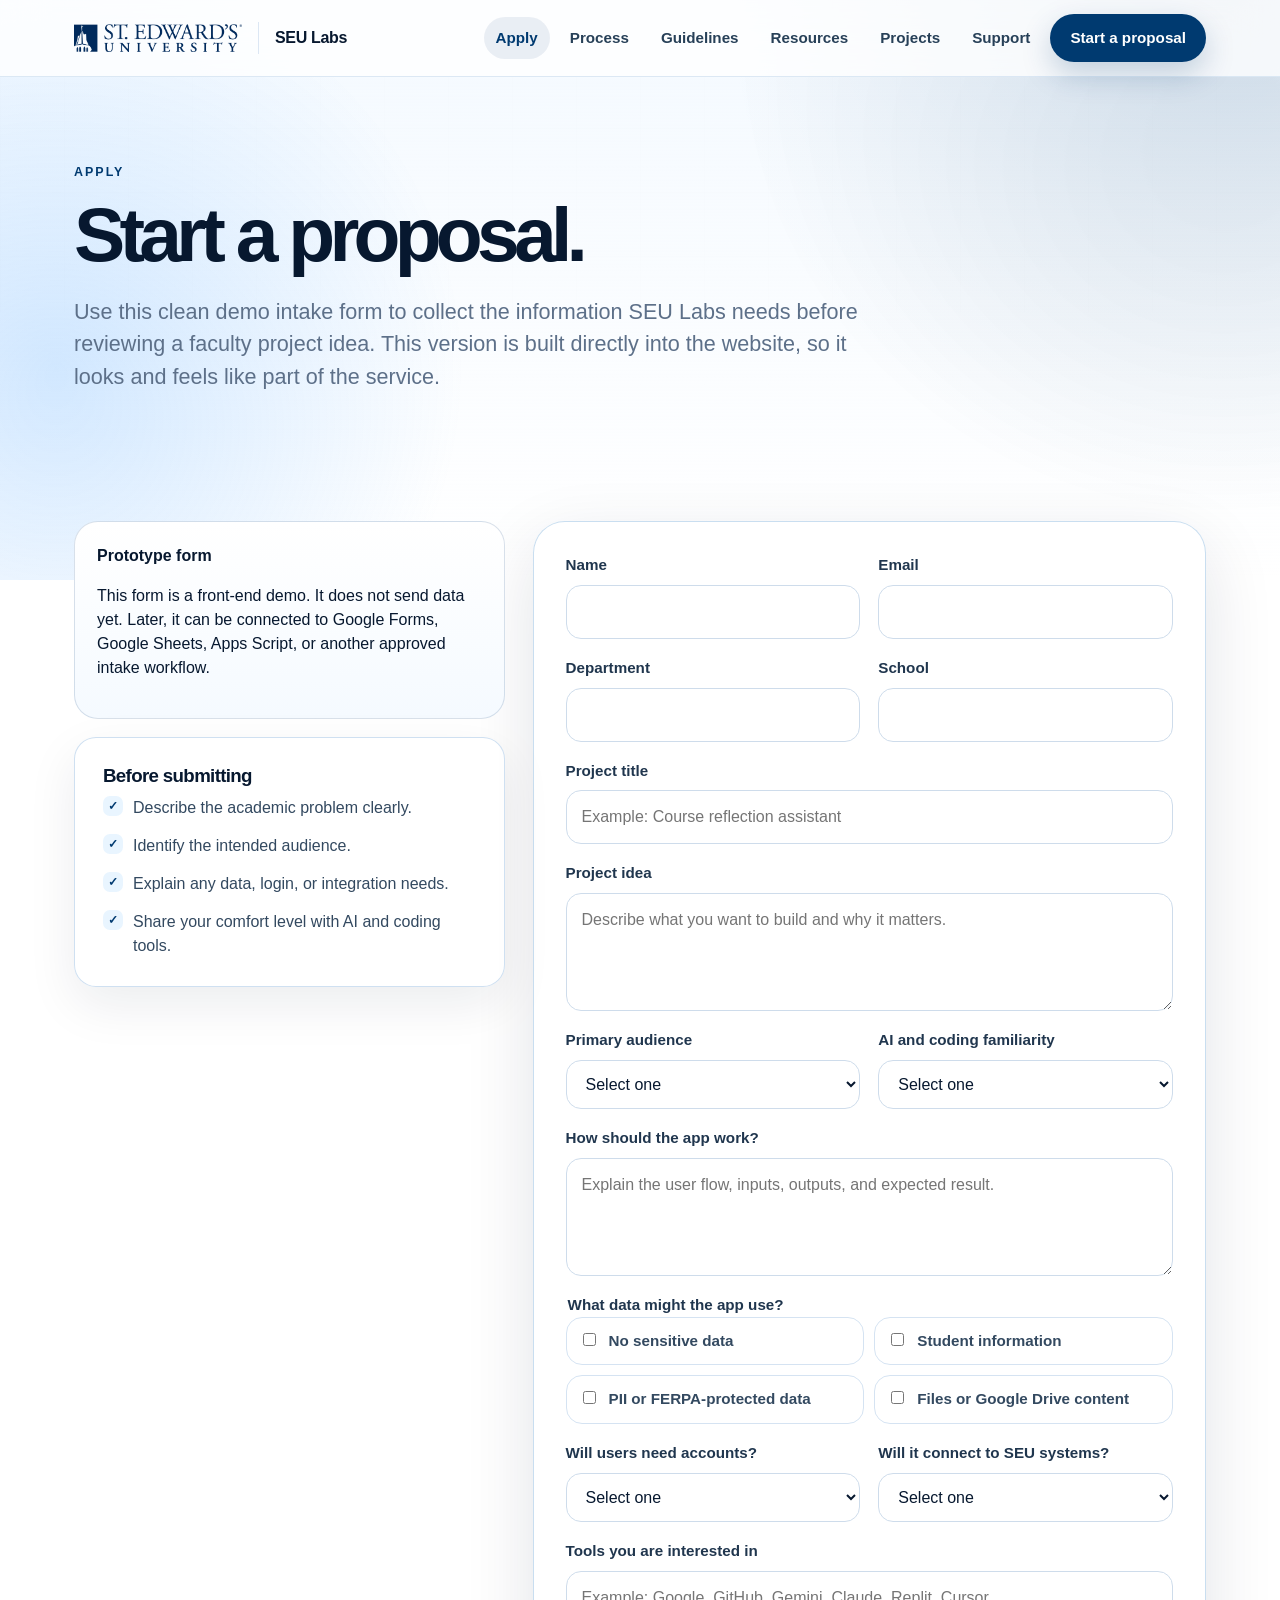
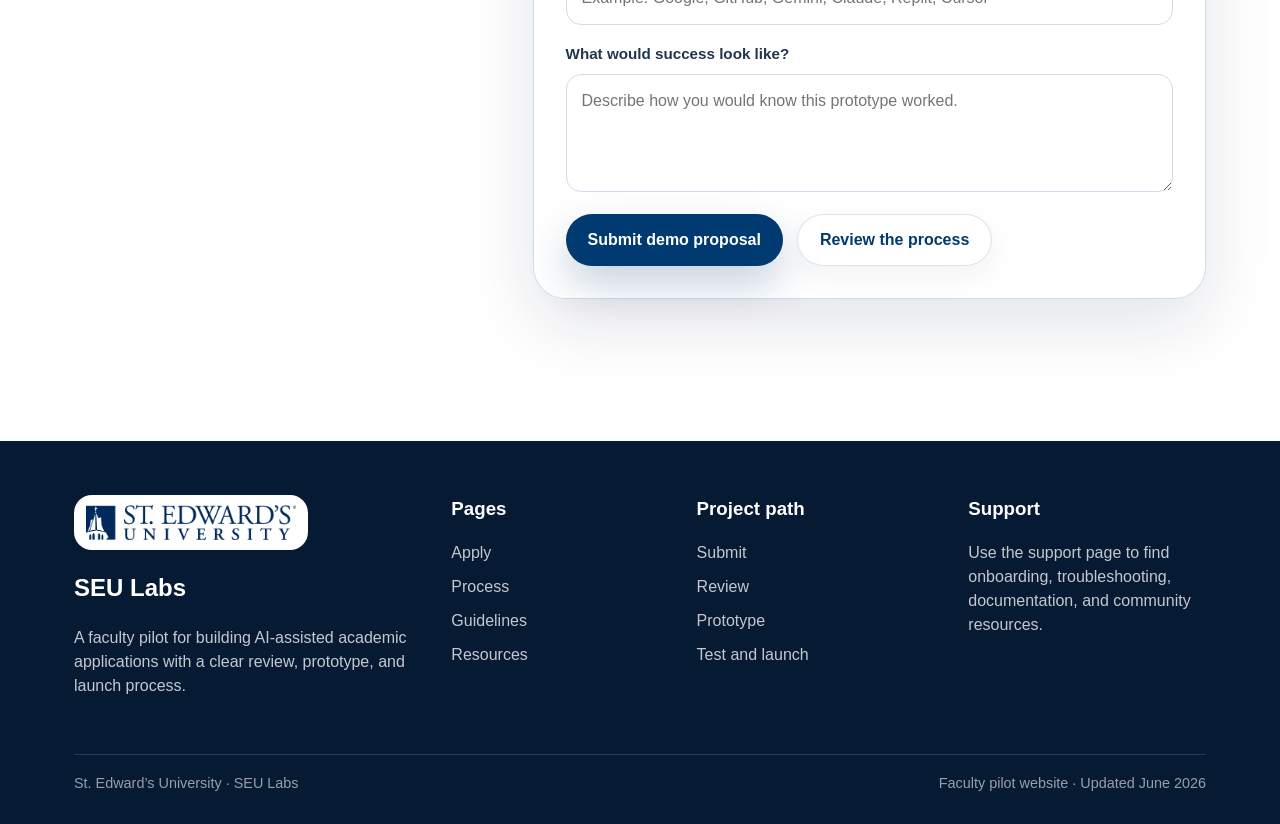
==== apply.html @ 703620a0 "Redesign SEU Labs site with dedicated pages and demo form" ====
<!doctype html>
<html lang="en">
<head>
  <meta charset="utf-8">
  <meta name="viewport" content="width=device-width, initial-scale=1">
  <title>SEU Labs</title>
  <meta name="description" content="SEU Labs pilot website for responsible AI-assisted academic application projects.">
  <link rel="stylesheet" href="styles.css">
</head>
<body>
  <a class="skip-link" href="#main">Skip to content</a>
  <header class="site-header">
    <div class="nav-wrap">
      <a class="brand" href="index.html" aria-label="SEU Labs home">
        <img class="brand-logo" src="assets/stedwards-logo.png" alt="St. Edward's University logo">
        <span class="brand-divider" aria-hidden="true"></span>
        <span class="brand-name">SEU Labs</span>
      </a>
      <button class="menu-toggle" type="button" aria-label="Open menu" aria-expanded="false">
        <span></span><span></span><span></span>
      </button>
      <nav class="nav-links" aria-label="Primary navigation">
        <a class="nav-link active" href="apply.html">Apply</a><a class="nav-link" href="process.html">Process</a><a class="nav-link" href="guidelines.html">Guidelines</a><a class="nav-link" href="resources.html">Resources</a><a class="nav-link" href="projects.html">Projects</a><a class="nav-link" href="support.html">Support</a>
        <a class="nav-cta" href="apply.html">Start a proposal</a>
      </nav>
    </div>
  </header>
  <main id="main">

    <section class="page-hero">
      <div class="page-hero-inner">
        <div class="breadcrumb">Apply</div>
        <h1>Start a proposal.</h1>
        <p class="page-lede">Use this clean demo intake form to collect the information SEU Labs needs before reviewing a faculty project idea. This version is built directly into the website, so it looks and feels like part of the service.</p>
      </div>
    </section>

    <section class="section">
      <div class="form-shell">
        <aside class="form-aside">
          <div class="demo-note">
            <strong>Prototype form</strong>
            <p>This form is a front-end demo. It does not send data yet. Later, it can be connected to Google Forms, Google Sheets, Apps Script, or another approved intake workflow.</p>
          </div>
          <div class="card" style="margin-top:18px;">
            <h3>Before submitting</h3>
            <ul class="check-list">
              <li>Describe the academic problem clearly.</li>
              <li>Identify the intended audience.</li>
              <li>Explain any data, login, or integration needs.</li>
              <li>Share your comfort level with AI and coding tools.</li>
            </ul>
          </div>
        </aside>

        <form class="form-card" id="proposalForm">
          <div class="form-grid">
            <div class="field">
              <label for="name">Name</label>
              <input id="name" name="name" autocomplete="name" required>
            </div>
            <div class="field">
              <label for="email">Email</label>
              <input id="email" name="email" type="email" autocomplete="email" required>
            </div>
            <div class="field">
              <label for="department">Department</label>
              <input id="department" name="department" required>
            </div>
            <div class="field">
              <label for="school">School</label>
              <input id="school" name="school" required>
            </div>
            <div class="field full">
              <label for="projectTitle">Project title</label>
              <input id="projectTitle" name="projectTitle" placeholder="Example: Course reflection assistant" required>
            </div>
            <div class="field full">
              <label for="idea">Project idea</label>
              <textarea id="idea" name="idea" placeholder="Describe what you want to build and why it matters." required></textarea>
            </div>
            <div class="field">
              <label for="audience">Primary audience</label>
              <select id="audience" name="audience" required>
                <option value="">Select one</option>
                <option>Personal faculty use</option>
                <option>Course or class use</option>
                <option>Department use</option>
                <option>Broader university use</option>
              </select>
            </div>
            <div class="field">
              <label for="aiExperience">AI and coding familiarity</label>
              <select id="aiExperience" name="aiExperience" required>
                <option value="">Select one</option>
                <option>New to AI-assisted coding</option>
                <option>Some experience</option>
                <option>Comfortable experimenting</option>
                <option>Advanced or technical</option>
              </select>
            </div>
            <div class="field full">
              <label for="workflow">How should the app work?</label>
              <textarea id="workflow" name="workflow" placeholder="Explain the user flow, inputs, outputs, and expected result." required></textarea>
            </div>
            <div class="field full">
              <fieldset>
                <legend>What data might the app use?</legend>
                <div class="option-grid">
                  <label class="choice"><input type="checkbox" name="data" value="No sensitive data"> No sensitive data</label>
                  <label class="choice"><input type="checkbox" name="data" value="Student information"> Student information</label>
                  <label class="choice"><input type="checkbox" name="data" value="PII or FERPA data"> PII or FERPA-protected data</label>
                  <label class="choice"><input type="checkbox" name="data" value="Files or Drive content"> Files or Google Drive content</label>
                </div>
              </fieldset>
            </div>
            <div class="field">
              <label for="accounts">Will users need accounts?</label>
              <select id="accounts" name="accounts" required>
                <option value="">Select one</option>
                <option>No</option>
                <option>Maybe</option>
                <option>Yes</option>
              </select>
            </div>
            <div class="field">
              <label for="integrations">Will it connect to SEU systems?</label>
              <select id="integrations" name="integrations" required>
                <option value="">Select one</option>
                <option>No</option>
                <option>Maybe</option>
                <option>Yes</option>
              </select>
            </div>
            <div class="field full">
              <label for="tools">Tools you are interested in</label>
              <input id="tools" name="tools" placeholder="Example: Google, GitHub, Gemini, Claude, Replit, Cursor">
            </div>
            <div class="field full">
              <label for="success">What would success look like?</label>
              <textarea id="success" name="success" placeholder="Describe how you would know this prototype worked." required></textarea>
            </div>
          </div>
          <div class="actions-row" style="margin-top:22px;">
            <button class="btn btn-primary" type="submit">Submit demo proposal</button>
            <a class="btn btn-secondary" href="process.html">Review the process</a>
          </div>
          <div id="formSuccess" class="form-success" role="status"></div>
        </form>
      </div>
    </section>

  </main>
  <footer class="footer">
    <div class="footer-inner">
      <div class="footer-grid">
        <div>
          <div class="footer-logo-card"><img src="assets/stedwards-logo.png" alt="St. Edward's University logo"></div>
          <h2>SEU Labs</h2>
          <p>A faculty pilot for building AI-assisted academic applications with a clear review, prototype, and launch process.</p>
        </div>
        <div>
          <h3>Pages</h3>
          <ul>
            <li><a href="apply.html">Apply</a></li>
            <li><a href="process.html">Process</a></li>
            <li><a href="guidelines.html">Guidelines</a></li>
            <li><a href="resources.html">Resources</a></li>
          </ul>
        </div>
        <div>
          <h3>Project path</h3>
          <ul>
            <li>Submit</li>
            <li>Review</li>
            <li>Prototype</li>
            <li>Test and launch</li>
          </ul>
        </div>
        <div>
          <h3>Support</h3>
          <p>Use the support page to find onboarding, troubleshooting, documentation, and community resources.</p>
        </div>
      </div>
      <div class="footer-bottom">
        <span>St. Edward’s University · SEU Labs</span>
        <span>Faculty pilot website · Updated June 2026</span>
      </div>
    </div>
  </footer>
  <script src="script.js"></script>
</body>
</html>
---- styles.css ----
:root {
  --seu-blue: #003a70;
  --seu-blue-2: #0057a8;
  --ink: #07182f;
  --muted: #60708a;
  --line: #dce7f4;
  --soft: #f5f9ff;
  --soft-2: #eef6ff;
  --white: #ffffff;
  --card: rgba(255, 255, 255, 0.82);
  --shadow: 0 24px 70px rgba(5, 28, 57, 0.12);
  --shadow-soft: 0 18px 50px rgba(5, 28, 57, 0.08);
  --radius-lg: 32px;
  --radius-md: 22px;
  --radius-sm: 14px;
  --max: 1180px;
}

* {
  box-sizing: border-box;
}

html {
  scroll-behavior: smooth;
}

body {
  margin: 0;
  font-family: -apple-system, BlinkMacSystemFont, "SF Pro Display", "SF Pro Text", "Inter", "Segoe UI", sans-serif;
  background: #ffffff;
  color: var(--ink);
  line-height: 1.5;
  -webkit-font-smoothing: antialiased;
  text-rendering: optimizeLegibility;
}

body::before {
  content: "";
  position: fixed;
  inset: -20% -10% auto -10%;
  height: 760px;
  pointer-events: none;
  background:
    radial-gradient(circle at 12% 72%, rgba(100, 175, 255, 0.28), transparent 28%),
    radial-gradient(circle at 88% 26%, rgba(0, 58, 112, 0.16), transparent 34%),
    linear-gradient(180deg, rgba(239, 247, 255, 0.92), rgba(255,255,255,0));
  z-index: -2;
}

body::after {
  content: "";
  position: fixed;
  inset: 0;
  pointer-events: none;
  background-image:
    linear-gradient(rgba(0, 58, 112, 0.035) 1px, transparent 1px),
    linear-gradient(90deg, rgba(0, 58, 112, 0.035) 1px, transparent 1px);
  background-size: 64px 64px;
  mask-image: linear-gradient(to bottom, rgba(0,0,0,0.14), transparent 58%);
  z-index: -1;
}

a {
  color: inherit;
  text-decoration: none;
}

img {
  max-width: 100%;
  display: block;
}

.skip-link {
  position: absolute;
  top: -120px;
  left: 20px;
  background: var(--ink);
  color: white;
  padding: 12px 14px;
  border-radius: 10px;
  z-index: 1000;
}

.skip-link:focus {
  top: 20px;
}

.site-header {
  position: sticky;
  top: 0;
  z-index: 100;
  border-bottom: 1px solid rgba(210, 225, 241, 0.76);
  background: rgba(255, 255, 255, 0.78);
  backdrop-filter: blur(22px);
  -webkit-backdrop-filter: blur(22px);
}

.nav-wrap {
  max-width: var(--max);
  margin: 0 auto;
  min-height: 76px;
  padding: 0 24px;
  display: flex;
  align-items: center;
  justify-content: space-between;
  gap: 22px;
}

.brand {
  display: flex;
  align-items: center;
  gap: 16px;
  min-width: 245px;
}

.brand-logo {
  width: 168px;
  height: auto;
  object-fit: contain;
}

.brand-divider {
  width: 1px;
  height: 32px;
  background: var(--line);
}

.brand-name {
  font-weight: 800;
  letter-spacing: -0.02em;
  white-space: nowrap;
}

.nav-links {
  display: flex;
  align-items: center;
  justify-content: flex-end;
  gap: 8px;
  flex: 1;
}

.nav-link {
  color: #274058;
  font-size: 0.95rem;
  font-weight: 700;
  padding: 10px 12px;
  border-radius: 999px;
  transition: 160ms ease;
}

.nav-link:hover,
.nav-link.active {
  background: rgba(0, 58, 112, 0.08);
  color: var(--seu-blue);
}

.nav-cta {
  display: inline-flex;
  align-items: center;
  justify-content: center;
  color: white;
  background: var(--seu-blue);
  font-weight: 800;
  font-size: 0.95rem;
  padding: 13px 20px;
  border-radius: 999px;
  box-shadow: 0 12px 30px rgba(0, 58, 112, 0.22);
  transition: transform 160ms ease, box-shadow 160ms ease, background 160ms ease;
  white-space: nowrap;
}

.nav-cta:hover {
  transform: translateY(-1px);
  background: #004b8f;
  box-shadow: 0 16px 36px rgba(0, 58, 112, 0.26);
}

.menu-toggle {
  display: none;
  border: 1px solid var(--line);
  background: white;
  border-radius: 14px;
  padding: 10px;
  cursor: pointer;
}

.menu-toggle span {
  display: block;
  width: 22px;
  height: 2px;
  background: var(--ink);
  margin: 4px 0;
  border-radius: 2px;
}

main {
  overflow: hidden;
}

.section,
.hero,
.page-hero {
  max-width: var(--max);
  margin: 0 auto;
  padding-left: 24px;
  padding-right: 24px;
}

.hero {
  padding-top: 100px;
  padding-bottom: 86px;
  display: grid;
  grid-template-columns: 1.12fr 0.88fr;
  gap: 54px;
  align-items: center;
}

.eyebrow {
  display: inline-flex;
  align-items: center;
  gap: 8px;
  margin: 0 0 22px;
  color: var(--seu-blue);
  font-size: 0.78rem;
  font-weight: 900;
  letter-spacing: 0.18em;
  text-transform: uppercase;
}

h1,
.h1 {
  margin: 0;
  max-width: 880px;
  font-size: clamp(3.8rem, 8vw, 6.7rem);
  line-height: 0.94;
  letter-spacing: -0.075em;
  font-weight: 900;
}

.page-hero h1 {
  font-size: clamp(3.2rem, 6vw, 5.7rem);
}

.hero-text {
  color: #4f637d;
  max-width: 680px;
  font-size: clamp(1.12rem, 1.8vw, 1.35rem);
  margin: 28px 0 34px;
}

.hero-actions,
.actions-row {
  display: flex;
  align-items: center;
  gap: 14px;
  flex-wrap: wrap;
}

.btn {
  border: 0;
  display: inline-flex;
  align-items: center;
  justify-content: center;
  gap: 10px;
  min-height: 52px;
  padding: 0 22px;
  border-radius: 999px;
  font-weight: 850;
  cursor: pointer;
  transition: 180ms ease;
  font-size: 1rem;
  font-family: inherit;
}

.btn-primary {
  color: #fff;
  background: var(--seu-blue);
  box-shadow: 0 18px 42px rgba(0, 58, 112, 0.23);
}

.btn-primary:hover {
  transform: translateY(-2px);
  background: #004b8f;
}

.btn-secondary {
  color: var(--seu-blue);
  background: rgba(255, 255, 255, 0.88);
  border: 1px solid rgba(0, 58, 112, 0.14);
  box-shadow: 0 10px 30px rgba(5, 28, 57, 0.06);
}

.btn-secondary:hover {
  transform: translateY(-2px);
  border-color: rgba(0, 58, 112, 0.28);
}

.pill-row {
  margin-top: 28px;
  display: flex;
  flex-wrap: wrap;
  gap: 10px;
}

.pill {
  border: 1px solid rgba(0, 58, 112, 0.13);
  background: rgba(255, 255, 255, 0.76);
  color: #2f4964;
  border-radius: 999px;
  padding: 8px 13px;
  font-size: 0.9rem;
  font-weight: 750;
}

.hero-panel {
  position: relative;
  padding: 28px;
  border-radius: 38px;
  background: linear-gradient(145deg, rgba(255,255,255,0.88), rgba(247,251,255,0.72));
  border: 1px solid rgba(202, 221, 239, 0.74);
  box-shadow: var(--shadow);
  overflow: hidden;
}

.hero-panel::before {
  content: "";
  position: absolute;
  inset: 0;
  background: radial-gradient(circle at top right, rgba(0, 87, 168, 0.12), transparent 38%);
  pointer-events: none;
}

.panel-content {
  position: relative;
  z-index: 1;
}

.panel-kicker {
  color: #5f7088;
  font-weight: 850;
  margin: 0 0 18px;
}

.panel-title {
  font-size: clamp(2rem, 3vw, 3rem);
  letter-spacing: -0.055em;
  line-height: 1;
  font-weight: 900;
  margin: 0 0 24px;
}

.path-list {
  display: grid;
  gap: 12px;
}

.path-item {
  display: grid;
  grid-template-columns: 54px 1fr;
  gap: 14px;
  align-items: center;
  padding: 16px;
  border: 1px solid rgba(0, 58, 112, 0.12);
  border-radius: 20px;
  background: rgba(255, 255, 255, 0.72);
}

.path-number {
  width: 44px;
  height: 44px;
  border-radius: 14px;
  display: grid;
  place-items: center;
  background: var(--seu-blue);
  color: white;
  font-weight: 900;
}

.path-text {
  font-weight: 760;
  color: #2b425a;
}

.section {
  padding-top: 82px;
  padding-bottom: 82px;
}

.section-header {
  margin-bottom: 34px;
  max-width: 780px;
}

.section-title {
  margin: 0;
  font-size: clamp(2.4rem, 4vw, 4.2rem);
  line-height: 0.98;
  letter-spacing: -0.055em;
  font-weight: 900;
}

.section-text {
  margin: 18px 0 0;
  color: #5a6d86;
  font-size: 1.12rem;
  max-width: 760px;
}

.grid {
  display: grid;
  gap: 22px;
}

.grid-2 {
  grid-template-columns: repeat(2, minmax(0, 1fr));
}

.grid-3 {
  grid-template-columns: repeat(3, minmax(0, 1fr));
}

.grid-4 {
  grid-template-columns: repeat(4, minmax(0, 1fr));
}

.card {
  position: relative;
  border: 1px solid rgba(205, 223, 241, 0.95);
  border-radius: var(--radius-md);
  background: rgba(255, 255, 255, 0.78);
  box-shadow: var(--shadow-soft);
  padding: 28px;
  overflow: hidden;
}

.card.soft {
  background: linear-gradient(180deg, #ffffff, #f7fbff);
}

.card h3,
.card h2 {
  margin: 0 0 10px;
  letter-spacing: -0.035em;
  line-height: 1.08;
}

.card p {
  margin: 0;
  color: #5c6f87;
}

.icon-box {
  width: 46px;
  height: 46px;
  border-radius: 16px;
  display: grid;
  place-items: center;
  margin-bottom: 18px;
  color: var(--seu-blue);
  background: #eff7ff;
  border: 1px solid rgba(0, 58, 112, 0.12);
  font-weight: 900;
}

.feature-strip {
  border-radius: var(--radius-lg);
  border: 1px solid rgba(196, 220, 242, 0.9);
  background: linear-gradient(135deg, rgba(255,255,255,0.88), rgba(241,248,255,0.82));
  padding: 34px;
  display: grid;
  grid-template-columns: 0.85fr 1.15fr;
  gap: 36px;
  align-items: center;
  box-shadow: var(--shadow-soft);
}

.check-list,
.clean-list {
  list-style: none;
  padding: 0;
  margin: 0;
  display: grid;
  gap: 14px;
}

.check-list li,
.clean-list li {
  position: relative;
  padding-left: 30px;
  color: #334960;
}

.check-list li::before {
  content: "✓";
  position: absolute;
  left: 0;
  top: 0;
  width: 20px;
  height: 20px;
  border-radius: 7px;
  display: grid;
  place-items: center;
  background: #e9f5ff;
  color: var(--seu-blue);
  font-weight: 900;
  font-size: 0.78rem;
}

.clean-list li::before {
  content: "";
  position: absolute;
  left: 4px;
  top: 0.68em;
  width: 8px;
  height: 8px;
  border-radius: 50%;
  background: var(--seu-blue);
}

.page-hero {
  padding-top: 86px;
  padding-bottom: 46px;
}

.page-hero-inner {
  max-width: 890px;
}

.page-lede {
  font-size: clamp(1.1rem, 2vw, 1.35rem);
  color: #5d7089;
  max-width: 820px;
  margin: 26px 0 0;
}

.breadcrumb {
  color: var(--seu-blue);
  font-weight: 900;
  letter-spacing: 0.16em;
  text-transform: uppercase;
  font-size: 0.78rem;
  margin-bottom: 16px;
}

.timeline {
  display: grid;
  gap: 18px;
  position: relative;
}

.timeline-step {
  display: grid;
  grid-template-columns: 78px 1fr;
  gap: 22px;
  padding: 24px;
  border-radius: 26px;
  background: rgba(255, 255, 255, 0.82);
  border: 1px solid rgba(203, 223, 241, 0.95);
  box-shadow: var(--shadow-soft);
}

.step-badge {
  width: 58px;
  height: 58px;
  border-radius: 19px;
  display: grid;
  place-items: center;
  background: var(--seu-blue);
  color: white;
  font-weight: 950;
  letter-spacing: -0.03em;
}

.step-copy h2,
.step-copy h3 {
  margin: 0 0 8px;
  letter-spacing: -0.035em;
}

.step-copy p {
  margin: 0;
  color: #5c6f87;
}

.form-shell {
  display: grid;
  grid-template-columns: 0.78fr 1.22fr;
  gap: 28px;
  align-items: start;
}

.form-aside {
  position: sticky;
  top: 104px;
}

.demo-note {
  border: 1px solid rgba(0,58,112,0.15);
  background: linear-gradient(180deg, #ffffff, #f5faff);
  border-radius: 24px;
  padding: 22px;
}

.demo-note strong {
  display: block;
  margin-bottom: 8px;
}

.form-card {
  border: 1px solid rgba(199, 221, 240, 0.96);
  background: rgba(255,255,255,0.88);
  border-radius: 32px;
  padding: 32px;
  box-shadow: var(--shadow);
}

.form-grid {
  display: grid;
  grid-template-columns: repeat(2, minmax(0, 1fr));
  gap: 18px;
}

.field {
  display: grid;
  gap: 8px;
}

.field.full {
  grid-column: 1 / -1;
}

label,
legend {
  font-weight: 850;
  color: #20364e;
  font-size: 0.95rem;
}

input,
select,
textarea {
  width: 100%;
  border: 1px solid #cedceb;
  background: #fff;
  color: var(--ink);
  border-radius: 15px;
  padding: 14px 15px;
  font: inherit;
  outline: none;
  transition: border-color 150ms ease, box-shadow 150ms ease;
}

textarea {
  min-height: 118px;
  resize: vertical;
}

input:focus,
select:focus,
textarea:focus {
  border-color: var(--seu-blue-2);
  box-shadow: 0 0 0 4px rgba(0, 87, 168, 0.12);
}

fieldset {
  border: 0;
  padding: 0;
  margin: 0;
}

.option-grid {
  display: grid;
  grid-template-columns: repeat(2, minmax(0, 1fr));
  gap: 10px;
}

.choice {
  display: flex;
  gap: 10px;
  align-items: flex-start;
  padding: 12px;
  border: 1px solid #d5e3f2;
  border-radius: 16px;
  background: #fff;
  font-weight: 700;
  color: #334960;
}

.choice input {
  width: auto;
  margin-top: 3px;
}

.form-success {
  display: none;
  margin-top: 18px;
  padding: 16px 18px;
  border-radius: 18px;
  border: 1px solid rgba(0, 58, 112, 0.14);
  background: #eff7ff;
  color: #153754;
  font-weight: 750;
}

.form-success.show {
  display: block;
}

.project-empty {
  text-align: center;
  padding: 60px 28px;
  border-radius: 32px;
  border: 1px solid rgba(200, 221, 241, 0.95);
  background: linear-gradient(180deg, rgba(255,255,255,0.9), rgba(247,251,255,0.9));
  box-shadow: var(--shadow-soft);
}

.project-empty h2 {
  font-size: clamp(2rem, 3vw, 3.2rem);
  margin: 0 0 12px;
  letter-spacing: -0.05em;
}

.status-row {
  display: flex;
  flex-wrap: wrap;
  justify-content: center;
  gap: 10px;
  margin-top: 24px;
}

.status-chip {
  border-radius: 999px;
  border: 1px solid #d3e0ef;
  padding: 9px 13px;
  font-size: 0.9rem;
  font-weight: 800;
  color: #30475f;
  background: #fff;
}

.footer {
  margin-top: 60px;
  background: #061b33;
  color: white;
}

.footer-inner {
  max-width: var(--max);
  margin: 0 auto;
  padding: 54px 24px 30px;
}

.footer-grid {
  display: grid;
  grid-template-columns: 1.3fr 0.8fr 0.9fr 0.9fr;
  gap: 34px;
}

.footer-logo-card {
  display: inline-flex;
  background: white;
  border-radius: 18px;
  padding: 10px 12px;
  margin-bottom: 20px;
}

.footer-logo-card img {
  width: 210px;
}

.footer h2,
.footer h3,
.footer p {
  margin-top: 0;
}

.footer p,
.footer a,
.footer li {
  color: rgba(255,255,255,0.76);
}

.footer a:hover {
  color: #fff;
}

.footer ul {
  list-style: none;
  margin: 0;
  padding: 0;
  display: grid;
  gap: 10px;
}

.footer-bottom {
  border-top: 1px solid rgba(255,255,255,0.14);
  margin-top: 40px;
  padding-top: 18px;
  display: flex;
  justify-content: space-between;
  gap: 20px;
  flex-wrap: wrap;
  color: rgba(255,255,255,0.58);
  font-size: 0.9rem;
}

@media (max-width: 980px) {
  .hero,
  .form-shell,
  .feature-strip {
    grid-template-columns: 1fr;
  }

  .grid-4,
  .grid-3 {
    grid-template-columns: repeat(2, minmax(0, 1fr));
  }

  .form-aside {
    position: static;
  }

  .footer-grid {
    grid-template-columns: repeat(2, minmax(0, 1fr));
  }
}

@media (max-width: 820px) {
  .menu-toggle {
    display: block;
  }

  .brand {
    min-width: auto;
  }

  .brand-logo {
    width: 142px;
  }

  .brand-divider,
  .brand-name {
    display: none;
  }

  .nav-links {
    position: absolute;
    top: 76px;
    left: 16px;
    right: 16px;
    display: none;
    flex-direction: column;
    align-items: stretch;
    gap: 4px;
    padding: 14px;
    background: rgba(255,255,255,0.96);
    border: 1px solid var(--line);
    border-radius: 22px;
    box-shadow: var(--shadow);
  }

  .nav-links.open {
    display: flex;
  }

  .nav-link,
  .nav-cta {
    width: 100%;
    justify-content: center;
  }

  .hero {
    padding-top: 64px;
  }

  h1,
  .h1 {
    font-size: clamp(3rem, 17vw, 5rem);
  }
}

@media (max-width: 660px) {
  .grid-4,
  .grid-3,
  .grid-2,
  .form-grid,
  .option-grid,
  .footer-grid {
    grid-template-columns: 1fr;
  }

  .section,
  .hero,
  .page-hero {
    padding-left: 18px;
    padding-right: 18px;
  }

  .timeline-step {
    grid-template-columns: 1fr;
  }

  .form-card {
    padding: 22px;
  }
}
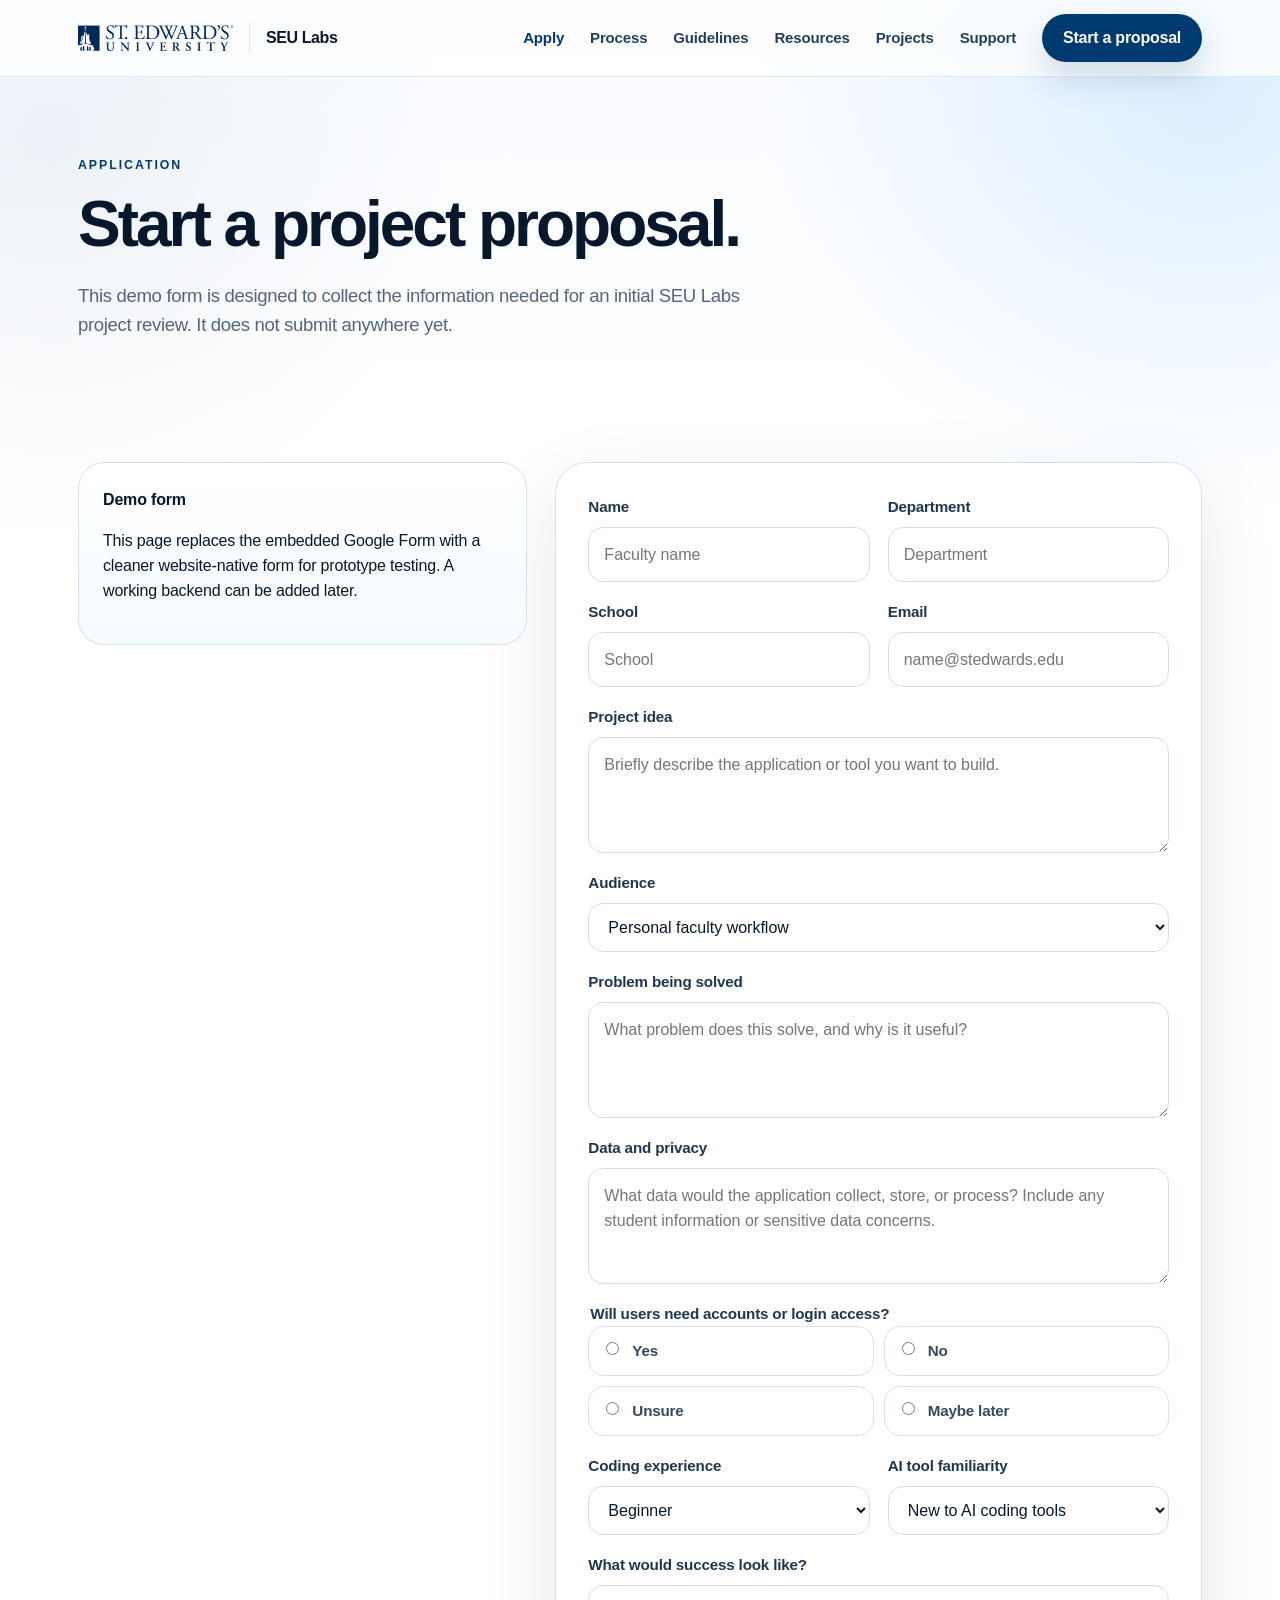
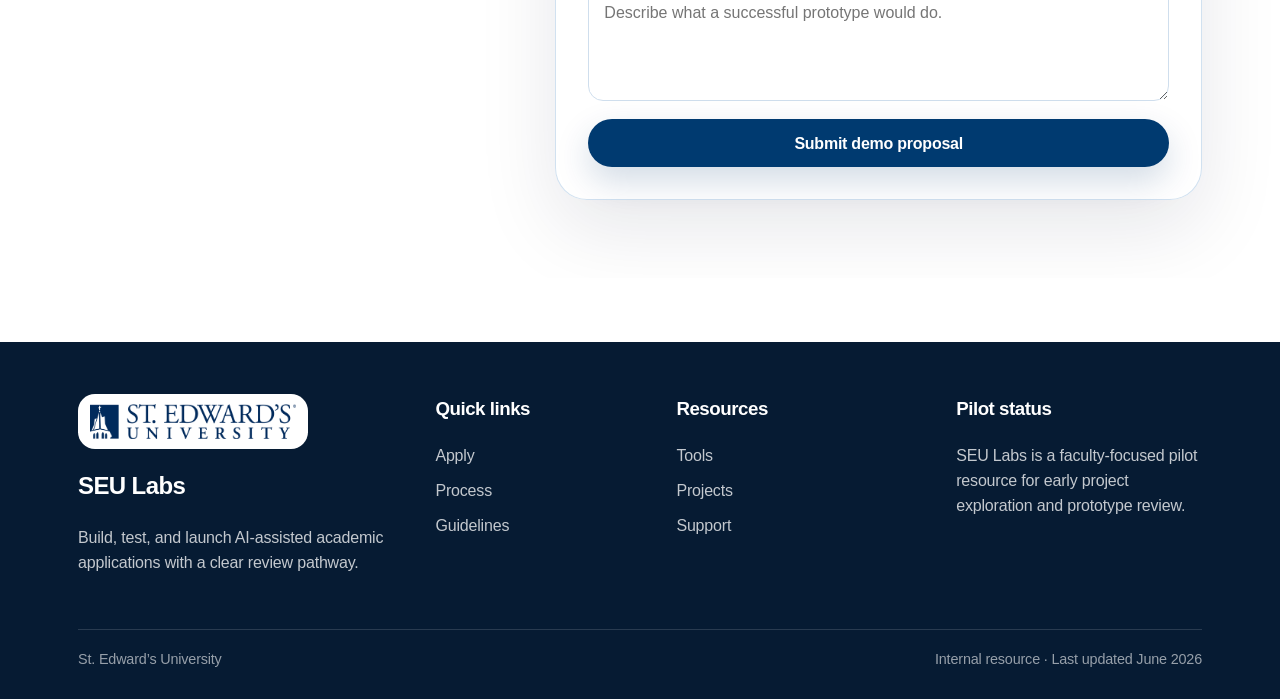
==== commit f0ac233b: "Improve typography and mobile responsiveness" ====
--- a/apply.html
+++ b/apply.html
@@ -3,191 +3,39 @@
 <head>
   <meta charset="utf-8">
   <meta name="viewport" content="width=device-width, initial-scale=1">
-  <title>SEU Labs</title>
-  <meta name="description" content="SEU Labs pilot website for responsible AI-assisted academic application projects.">
+  <title>Apply | SEU Labs</title>
   <link rel="stylesheet" href="styles.css">
 </head>
 <body>
   <a class="skip-link" href="#main">Skip to content</a>
-  <header class="site-header">
-    <div class="nav-wrap">
-      <a class="brand" href="index.html" aria-label="SEU Labs home">
-        <img class="brand-logo" src="assets/stedwards-logo.png" alt="St. Edward's University logo">
-        <span class="brand-divider" aria-hidden="true"></span>
-        <span class="brand-name">SEU Labs</span>
-      </a>
-      <button class="menu-toggle" type="button" aria-label="Open menu" aria-expanded="false">
-        <span></span><span></span><span></span>
-      </button>
-      <nav class="nav-links" aria-label="Primary navigation">
-        <a class="nav-link active" href="apply.html">Apply</a><a class="nav-link" href="process.html">Process</a><a class="nav-link" href="guidelines.html">Guidelines</a><a class="nav-link" href="resources.html">Resources</a><a class="nav-link" href="projects.html">Projects</a><a class="nav-link" href="support.html">Support</a>
-        <a class="nav-cta" href="apply.html">Start a proposal</a>
-      </nav>
-    </div>
-  </header>
+  <header class="site-header"><div class="nav-wrap"><a class="brand" href="index.html"><img class="brand-logo" src="assets/stedwards-logo.png" alt="St. Edward's University logo"><span class="brand-divider"></span><span class="brand-name">SEU Labs</span></a><button class="menu-toggle" type="button" aria-label="Open navigation" aria-expanded="false"><span></span><span></span><span></span></button><nav class="nav-links"><a class="nav-link active" href="apply.html">Apply</a><a class="nav-link" href="process.html">Process</a><a class="nav-link" href="guidelines.html">Guidelines</a><a class="nav-link" href="resources.html">Resources</a><a class="nav-link" href="projects.html">Projects</a><a class="nav-link" href="support.html">Support</a><a class="nav-cta" href="apply.html">Start a proposal</a></nav></div></header>
   <main id="main">
-
-    <section class="page-hero">
-      <div class="page-hero-inner">
-        <div class="breadcrumb">Apply</div>
-        <h1>Start a proposal.</h1>
-        <p class="page-lede">Use this clean demo intake form to collect the information SEU Labs needs before reviewing a faculty project idea. This version is built directly into the website, so it looks and feels like part of the service.</p>
-      </div>
-    </section>
-
+    <section class="page-hero"><div class="page-hero-inner"><p class="breadcrumb">Application</p><h1>Start a project proposal.</h1><p class="page-lede">This demo form is designed to collect the information needed for an initial SEU Labs project review. It does not submit anywhere yet.</p></div></section>
     <section class="section">
-      <div class="form-shell">
-        <aside class="form-aside">
-          <div class="demo-note">
-            <strong>Prototype form</strong>
-            <p>This form is a front-end demo. It does not send data yet. Later, it can be connected to Google Forms, Google Sheets, Apps Script, or another approved intake workflow.</p>
+      <div class="form-layout">
+        <aside class="form-aside"><div class="form-note"><strong>Demo form</strong><p>This page replaces the embedded Google Form with a cleaner website-native form for prototype testing. A working backend can be added later.</p></div></aside>
+        <form class="form-card" data-demo-form>
+          <div class="form-grid">
+            <div class="field"><label for="name">Name</label><input id="name" name="name" type="text" placeholder="Faculty name" required></div>
+            <div class="field"><label for="department">Department</label><input id="department" name="department" type="text" placeholder="Department"></div>
+            <div class="field"><label for="school">School</label><input id="school" name="school" type="text" placeholder="School"></div>
+            <div class="field"><label for="email">Email</label><input id="email" name="email" type="email" placeholder="name@stedwards.edu"></div>
+            <div class="field full"><label for="idea">Project idea</label><textarea id="idea" name="idea" placeholder="Briefly describe the application or tool you want to build." required></textarea></div>
+            <div class="field full"><label for="audience">Audience</label><select id="audience" name="audience"><option>Personal faculty workflow</option><option>Course or classroom use</option><option>Department use</option><option>Broader university use</option><option>Unsure</option></select></div>
+            <div class="field full"><label for="problem">Problem being solved</label><textarea id="problem" name="problem" placeholder="What problem does this solve, and why is it useful?"></textarea></div>
+            <div class="field full"><label for="data">Data and privacy</label><textarea id="data" name="data" placeholder="What data would the application collect, store, or process? Include any student information or sensitive data concerns."></textarea></div>
+            <fieldset class="field full"><legend>Will users need accounts or login access?</legend><div class="option-grid"><label class="choice"><input type="radio" name="accounts" value="yes"> Yes</label><label class="choice"><input type="radio" name="accounts" value="no"> No</label><label class="choice"><input type="radio" name="accounts" value="unsure"> Unsure</label><label class="choice"><input type="radio" name="accounts" value="later"> Maybe later</label></div></fieldset>
+            <div class="field"><label for="coding">Coding experience</label><select id="coding" name="coding"><option>Beginner</option><option>Some experience</option><option>Comfortable</option><option>Advanced</option></select></div>
+            <div class="field"><label for="ai">AI tool familiarity</label><select id="ai" name="ai"><option>New to AI coding tools</option><option>Some experience</option><option>Comfortable</option><option>Advanced</option></select></div>
+            <div class="field full"><label for="success">What would success look like?</label><textarea id="success" name="success" placeholder="Describe what a successful prototype would do."></textarea></div>
+            <div class="field full"><button class="btn" type="submit">Submit demo proposal</button></div>
           </div>
-          <div class="card" style="margin-top:18px;">
-            <h3>Before submitting</h3>
-            <ul class="check-list">
-              <li>Describe the academic problem clearly.</li>
-              <li>Identify the intended audience.</li>
-              <li>Explain any data, login, or integration needs.</li>
-              <li>Share your comfort level with AI and coding tools.</li>
-            </ul>
-          </div>
-        </aside>
-
-        <form class="form-card" id="proposalForm">
-          <div class="form-grid">
-            <div class="field">
-              <label for="name">Name</label>
-              <input id="name" name="name" autocomplete="name" required>
-            </div>
-            <div class="field">
-              <label for="email">Email</label>
-              <input id="email" name="email" type="email" autocomplete="email" required>
-            </div>
-            <div class="field">
-              <label for="department">Department</label>
-              <input id="department" name="department" required>
-            </div>
-            <div class="field">
-              <label for="school">School</label>
-              <input id="school" name="school" required>
-            </div>
-            <div class="field full">
-              <label for="projectTitle">Project title</label>
-              <input id="projectTitle" name="projectTitle" placeholder="Example: Course reflection assistant" required>
-            </div>
-            <div class="field full">
-              <label for="idea">Project idea</label>
-              <textarea id="idea" name="idea" placeholder="Describe what you want to build and why it matters." required></textarea>
-            </div>
-            <div class="field">
-              <label for="audience">Primary audience</label>
-              <select id="audience" name="audience" required>
-                <option value="">Select one</option>
-                <option>Personal faculty use</option>
-                <option>Course or class use</option>
-                <option>Department use</option>
-                <option>Broader university use</option>
-              </select>
-            </div>
-            <div class="field">
-              <label for="aiExperience">AI and coding familiarity</label>
-              <select id="aiExperience" name="aiExperience" required>
-                <option value="">Select one</option>
-                <option>New to AI-assisted coding</option>
-                <option>Some experience</option>
-                <option>Comfortable experimenting</option>
-                <option>Advanced or technical</option>
-              </select>
-            </div>
-            <div class="field full">
-              <label for="workflow">How should the app work?</label>
-              <textarea id="workflow" name="workflow" placeholder="Explain the user flow, inputs, outputs, and expected result." required></textarea>
-            </div>
-            <div class="field full">
-              <fieldset>
-                <legend>What data might the app use?</legend>
-                <div class="option-grid">
-                  <label class="choice"><input type="checkbox" name="data" value="No sensitive data"> No sensitive data</label>
-                  <label class="choice"><input type="checkbox" name="data" value="Student information"> Student information</label>
-                  <label class="choice"><input type="checkbox" name="data" value="PII or FERPA data"> PII or FERPA-protected data</label>
-                  <label class="choice"><input type="checkbox" name="data" value="Files or Drive content"> Files or Google Drive content</label>
-                </div>
-              </fieldset>
-            </div>
-            <div class="field">
-              <label for="accounts">Will users need accounts?</label>
-              <select id="accounts" name="accounts" required>
-                <option value="">Select one</option>
-                <option>No</option>
-                <option>Maybe</option>
-                <option>Yes</option>
-              </select>
-            </div>
-            <div class="field">
-              <label for="integrations">Will it connect to SEU systems?</label>
-              <select id="integrations" name="integrations" required>
-                <option value="">Select one</option>
-                <option>No</option>
-                <option>Maybe</option>
-                <option>Yes</option>
-              </select>
-            </div>
-            <div class="field full">
-              <label for="tools">Tools you are interested in</label>
-              <input id="tools" name="tools" placeholder="Example: Google, GitHub, Gemini, Claude, Replit, Cursor">
-            </div>
-            <div class="field full">
-              <label for="success">What would success look like?</label>
-              <textarea id="success" name="success" placeholder="Describe how you would know this prototype worked." required></textarea>
-            </div>
-          </div>
-          <div class="actions-row" style="margin-top:22px;">
-            <button class="btn btn-primary" type="submit">Submit demo proposal</button>
-            <a class="btn btn-secondary" href="process.html">Review the process</a>
-          </div>
-          <div id="formSuccess" class="form-success" role="status"></div>
+          <div class="form-success" data-form-success>This demo proposal has been captured on screen. In the live version, this could connect to a database, Google Sheet, or approved intake workflow.</div>
         </form>
       </div>
     </section>
-
   </main>
-  <footer class="footer">
-    <div class="footer-inner">
-      <div class="footer-grid">
-        <div>
-          <div class="footer-logo-card"><img src="assets/stedwards-logo.png" alt="St. Edward's University logo"></div>
-          <h2>SEU Labs</h2>
-          <p>A faculty pilot for building AI-assisted academic applications with a clear review, prototype, and launch process.</p>
-        </div>
-        <div>
-          <h3>Pages</h3>
-          <ul>
-            <li><a href="apply.html">Apply</a></li>
-            <li><a href="process.html">Process</a></li>
-            <li><a href="guidelines.html">Guidelines</a></li>
-            <li><a href="resources.html">Resources</a></li>
-          </ul>
-        </div>
-        <div>
-          <h3>Project path</h3>
-          <ul>
-            <li>Submit</li>
-            <li>Review</li>
-            <li>Prototype</li>
-            <li>Test and launch</li>
-          </ul>
-        </div>
-        <div>
-          <h3>Support</h3>
-          <p>Use the support page to find onboarding, troubleshooting, documentation, and community resources.</p>
-        </div>
-      </div>
-      <div class="footer-bottom">
-        <span>St. Edward’s University · SEU Labs</span>
-        <span>Faculty pilot website · Updated June 2026</span>
-      </div>
-    </div>
-  </footer>
+  <footer class="footer"><div class="footer-inner"><div class="footer-grid"><div><div class="footer-logo-card"><img src="assets/stedwards-logo.png" alt="St. Edward's University logo"></div><h2>SEU Labs</h2><p>Build, test, and launch AI-assisted academic applications with a clear review pathway.</p></div><div><h3>Quick links</h3><ul><li><a href="apply.html">Apply</a></li><li><a href="process.html">Process</a></li><li><a href="guidelines.html">Guidelines</a></li></ul></div><div><h3>Resources</h3><ul><li><a href="resources.html">Tools</a></li><li><a href="projects.html">Projects</a></li><li><a href="support.html">Support</a></li></ul></div><div><h3>Pilot status</h3><p>SEU Labs is a faculty-focused pilot resource for early project exploration and prototype review.</p></div></div><div class="footer-bottom"><span>St. Edward’s University</span><span>Internal resource · Last updated June 2026</span></div></div></footer>
   <script src="script.js"></script>
 </body>
 </html>
--- a/styles.css
+++ b/styles.css
@@ -1,907 +1,334 @@
 :root {
-  --seu-blue: #003a70;
-  --seu-blue-2: #0057a8;
-  --ink: #07182f;
-  --muted: #60708a;
-  --line: #dce7f4;
-  --soft: #f5f9ff;
-  --soft-2: #eef6ff;
+  --blue: #003a70;
+  --blue-2: #0a5ea8;
+  --ink: #07182d;
+  --muted: #52667d;
+  --line: #d9e5f0;
+  --soft: #f7fafc;
+  --soft-blue: #edf6ff;
   --white: #ffffff;
-  --card: rgba(255, 255, 255, 0.82);
-  --shadow: 0 24px 70px rgba(5, 28, 57, 0.12);
-  --shadow-soft: 0 18px 50px rgba(5, 28, 57, 0.08);
-  --radius-lg: 32px;
-  --radius-md: 22px;
-  --radius-sm: 14px;
+  --shadow: 0 28px 80px rgba(7, 24, 45, 0.10);
+  --soft-shadow: 0 16px 48px rgba(7, 24, 45, 0.07);
+  --radius: 28px;
   --max: 1180px;
-}
-
-* {
-  box-sizing: border-box;
-}
-
-html {
-  scroll-behavior: smooth;
-}
+  --font: -apple-system, BlinkMacSystemFont, "SF Pro Text", "Segoe UI", Roboto, Helvetica, Arial, sans-serif;
+  --display: -apple-system, BlinkMacSystemFont, "SF Pro Display", "SF Pro Text", "Helvetica Neue", Helvetica, Arial, sans-serif;
+}
+
+* { box-sizing: border-box; }
+html { scroll-behavior: smooth; text-rendering: optimizeLegibility; }
 
 body {
   margin: 0;
-  font-family: -apple-system, BlinkMacSystemFont, "SF Pro Display", "SF Pro Text", "Inter", "Segoe UI", sans-serif;
-  background: #ffffff;
   color: var(--ink);
-  line-height: 1.5;
+  background: #fff;
+  font-family: var(--font);
+  font-size: 16px;
+  line-height: 1.58;
+  letter-spacing: -0.011em;
   -webkit-font-smoothing: antialiased;
-  text-rendering: optimizeLegibility;
+  -moz-osx-font-smoothing: grayscale;
 }
 
 body::before {
-  content: "";
-  position: fixed;
-  inset: -20% -10% auto -10%;
-  height: 760px;
-  pointer-events: none;
-  background:
-    radial-gradient(circle at 12% 72%, rgba(100, 175, 255, 0.28), transparent 28%),
-    radial-gradient(circle at 88% 26%, rgba(0, 58, 112, 0.16), transparent 34%),
-    linear-gradient(180deg, rgba(239, 247, 255, 0.92), rgba(255,255,255,0));
-  z-index: -2;
-}
-
-body::after {
   content: "";
   position: fixed;
   inset: 0;
   pointer-events: none;
-  background-image:
-    linear-gradient(rgba(0, 58, 112, 0.035) 1px, transparent 1px),
-    linear-gradient(90deg, rgba(0, 58, 112, 0.035) 1px, transparent 1px);
-  background-size: 64px 64px;
-  mask-image: linear-gradient(to bottom, rgba(0,0,0,0.14), transparent 58%);
-  z-index: -1;
-}
-
-a {
-  color: inherit;
-  text-decoration: none;
-}
-
-img {
-  max-width: 100%;
-  display: block;
-}
+  z-index: -2;
+  background:
+    radial-gradient(circle at 4% 16%, rgba(0, 58, 112, 0.055), transparent 28%),
+    radial-gradient(circle at 94% 10%, rgba(122, 190, 255, 0.22), transparent 30%),
+    linear-gradient(180deg, #f8fbff 0%, #ffffff 46%);
+}
+
+a { color: inherit; text-decoration: none; }
+img { display: block; max-width: 100%; }
 
 .skip-link {
   position: absolute;
-  top: -120px;
+  top: -100px;
   left: 20px;
+  z-index: 9999;
+  padding: 10px 14px;
+  border-radius: 12px;
   background: var(--ink);
   color: white;
-  padding: 12px 14px;
-  border-radius: 10px;
-  z-index: 1000;
-}
-
-.skip-link:focus {
-  top: 20px;
-}
+}
+.skip-link:focus { top: 18px; }
 
 .site-header {
   position: sticky;
   top: 0;
   z-index: 100;
-  border-bottom: 1px solid rgba(210, 225, 241, 0.76);
   background: rgba(255, 255, 255, 0.78);
-  backdrop-filter: blur(22px);
-  -webkit-backdrop-filter: blur(22px);
+  backdrop-filter: saturate(180%) blur(22px);
+  -webkit-backdrop-filter: saturate(180%) blur(22px);
+  border-bottom: 1px solid rgba(217, 229, 240, 0.82);
 }
 
 .nav-wrap {
   max-width: var(--max);
   margin: 0 auto;
   min-height: 76px;
-  padding: 0 24px;
+  padding: 0 28px;
   display: flex;
   align-items: center;
   justify-content: space-between;
-  gap: 22px;
+  gap: 28px;
 }
 
 .brand {
   display: flex;
   align-items: center;
   gap: 16px;
-  min-width: 245px;
-}
-
-.brand-logo {
-  width: 168px;
-  height: auto;
-  object-fit: contain;
-}
-
-.brand-divider {
-  width: 1px;
-  height: 32px;
-  background: var(--line);
-}
-
-.brand-name {
-  font-weight: 800;
-  letter-spacing: -0.02em;
-  white-space: nowrap;
-}
+  flex: 0 0 auto;
+}
+
+.brand-logo { width: 155px; height: auto; }
+.brand-divider { width: 1px; height: 30px; background: var(--line); }
+.brand-name { font-weight: 700; letter-spacing: -0.025em; white-space: nowrap; color: var(--ink); }
 
 .nav-links {
   display: flex;
   align-items: center;
   justify-content: flex-end;
-  gap: 8px;
-  flex: 1;
+  gap: 26px;
+  flex: 1 1 auto;
+  min-width: 0;
 }
 
 .nav-link {
-  color: #274058;
-  font-size: 0.95rem;
-  font-weight: 700;
-  padding: 10px 12px;
+  display: inline-flex;
+  align-items: center;
+  justify-content: center;
+  color: #263f58;
+  font-size: 0.94rem;
+  font-weight: 640;
+  white-space: nowrap;
   border-radius: 999px;
-  transition: 160ms ease;
-}
-
-.nav-link:hover,
-.nav-link.active {
-  background: rgba(0, 58, 112, 0.08);
-  color: var(--seu-blue);
-}
-
-.nav-cta {
+  transition: color 160ms ease, opacity 160ms ease;
+}
+.nav-link:hover, .nav-link.active { color: var(--blue); }
+
+.nav-cta,
+.btn {
   display: inline-flex;
   align-items: center;
   justify-content: center;
-  color: white;
-  background: var(--seu-blue);
-  font-weight: 800;
-  font-size: 0.95rem;
-  padding: 13px 20px;
+  min-height: 48px;
+  padding: 0 21px;
   border-radius: 999px;
-  box-shadow: 0 12px 30px rgba(0, 58, 112, 0.22);
-  transition: transform 160ms ease, box-shadow 160ms ease, background 160ms ease;
+  border: 0;
+  background: var(--blue);
+  color: #fff;
+  font: inherit;
+  font-weight: 720;
+  letter-spacing: -0.015em;
   white-space: nowrap;
-}
-
-.nav-cta:hover {
-  transform: translateY(-1px);
-  background: #004b8f;
-  box-shadow: 0 16px 36px rgba(0, 58, 112, 0.26);
-}
+  cursor: pointer;
+  box-shadow: 0 14px 34px rgba(0, 58, 112, 0.18);
+  transition: transform 170ms ease, box-shadow 170ms ease, background 170ms ease;
+}
+.nav-cta:hover, .btn:hover { transform: translateY(-1px); background: #004c90; box-shadow: 0 18px 42px rgba(0, 58, 112, 0.22); }
+.btn.secondary { background: #fff; color: var(--blue); border: 1px solid rgba(0, 58, 112, 0.15); box-shadow: 0 12px 34px rgba(7, 24, 45, 0.055); }
+.btn.secondary:hover { background: #f7fbff; }
 
 .menu-toggle {
   display: none;
-  border: 1px solid var(--line);
-  background: white;
-  border-radius: 14px;
-  padding: 10px;
-  cursor: pointer;
-}
-
-.menu-toggle span {
-  display: block;
-  width: 22px;
-  height: 2px;
-  background: var(--ink);
-  margin: 4px 0;
-  border-radius: 2px;
-}
-
-main {
-  overflow: hidden;
-}
-
-.section,
-.hero,
-.page-hero {
-  max-width: var(--max);
-  margin: 0 auto;
-  padding-left: 24px;
-  padding-right: 24px;
-}
-
-.hero {
-  padding-top: 100px;
-  padding-bottom: 86px;
-  display: grid;
-  grid-template-columns: 1.12fr 0.88fr;
-  gap: 54px;
-  align-items: center;
-}
-
-.eyebrow {
-  display: inline-flex;
-  align-items: center;
-  gap: 8px;
-  margin: 0 0 22px;
-  color: var(--seu-blue);
-  font-size: 0.78rem;
-  font-weight: 900;
-  letter-spacing: 0.18em;
-  text-transform: uppercase;
-}
-
-h1,
-.h1 {
-  margin: 0;
-  max-width: 880px;
-  font-size: clamp(3.8rem, 8vw, 6.7rem);
-  line-height: 0.94;
-  letter-spacing: -0.075em;
-  font-weight: 900;
-}
-
-.page-hero h1 {
-  font-size: clamp(3.2rem, 6vw, 5.7rem);
-}
-
-.hero-text {
-  color: #4f637d;
-  max-width: 680px;
-  font-size: clamp(1.12rem, 1.8vw, 1.35rem);
-  margin: 28px 0 34px;
-}
-
-.hero-actions,
-.actions-row {
-  display: flex;
-  align-items: center;
-  gap: 14px;
-  flex-wrap: wrap;
-}
-
-.btn {
-  border: 0;
-  display: inline-flex;
-  align-items: center;
-  justify-content: center;
-  gap: 10px;
-  min-height: 52px;
-  padding: 0 22px;
-  border-radius: 999px;
-  font-weight: 850;
-  cursor: pointer;
-  transition: 180ms ease;
-  font-size: 1rem;
-  font-family: inherit;
-}
-
-.btn-primary {
-  color: #fff;
-  background: var(--seu-blue);
-  box-shadow: 0 18px 42px rgba(0, 58, 112, 0.23);
-}
-
-.btn-primary:hover {
-  transform: translateY(-2px);
-  background: #004b8f;
-}
-
-.btn-secondary {
-  color: var(--seu-blue);
-  background: rgba(255, 255, 255, 0.88);
-  border: 1px solid rgba(0, 58, 112, 0.14);
-  box-shadow: 0 10px 30px rgba(5, 28, 57, 0.06);
-}
-
-.btn-secondary:hover {
-  transform: translateY(-2px);
-  border-color: rgba(0, 58, 112, 0.28);
-}
-
-.pill-row {
-  margin-top: 28px;
-  display: flex;
-  flex-wrap: wrap;
-  gap: 10px;
-}
-
-.pill {
-  border: 1px solid rgba(0, 58, 112, 0.13);
-  background: rgba(255, 255, 255, 0.76);
-  color: #2f4964;
-  border-radius: 999px;
-  padding: 8px 13px;
-  font-size: 0.9rem;
-  font-weight: 750;
-}
-
-.hero-panel {
-  position: relative;
-  padding: 28px;
-  border-radius: 38px;
-  background: linear-gradient(145deg, rgba(255,255,255,0.88), rgba(247,251,255,0.72));
-  border: 1px solid rgba(202, 221, 239, 0.74);
-  box-shadow: var(--shadow);
-  overflow: hidden;
-}
-
-.hero-panel::before {
-  content: "";
-  position: absolute;
-  inset: 0;
-  background: radial-gradient(circle at top right, rgba(0, 87, 168, 0.12), transparent 38%);
-  pointer-events: none;
-}
-
-.panel-content {
-  position: relative;
-  z-index: 1;
-}
-
-.panel-kicker {
-  color: #5f7088;
-  font-weight: 850;
-  margin: 0 0 18px;
-}
-
-.panel-title {
-  font-size: clamp(2rem, 3vw, 3rem);
-  letter-spacing: -0.055em;
-  line-height: 1;
-  font-weight: 900;
-  margin: 0 0 24px;
-}
-
-.path-list {
-  display: grid;
-  gap: 12px;
-}
-
-.path-item {
-  display: grid;
-  grid-template-columns: 54px 1fr;
-  gap: 14px;
-  align-items: center;
-  padding: 16px;
-  border: 1px solid rgba(0, 58, 112, 0.12);
-  border-radius: 20px;
-  background: rgba(255, 255, 255, 0.72);
-}
-
-.path-number {
-  width: 44px;
-  height: 44px;
-  border-radius: 14px;
-  display: grid;
-  place-items: center;
-  background: var(--seu-blue);
-  color: white;
-  font-weight: 900;
-}
-
-.path-text {
-  font-weight: 760;
-  color: #2b425a;
-}
-
-.section {
-  padding-top: 82px;
-  padding-bottom: 82px;
-}
-
-.section-header {
-  margin-bottom: 34px;
-  max-width: 780px;
-}
-
-.section-title {
-  margin: 0;
-  font-size: clamp(2.4rem, 4vw, 4.2rem);
-  line-height: 0.98;
-  letter-spacing: -0.055em;
-  font-weight: 900;
-}
-
-.section-text {
-  margin: 18px 0 0;
-  color: #5a6d86;
-  font-size: 1.12rem;
-  max-width: 760px;
-}
-
-.grid {
-  display: grid;
-  gap: 22px;
-}
-
-.grid-2 {
-  grid-template-columns: repeat(2, minmax(0, 1fr));
-}
-
-.grid-3 {
-  grid-template-columns: repeat(3, minmax(0, 1fr));
-}
-
-.grid-4 {
-  grid-template-columns: repeat(4, minmax(0, 1fr));
-}
-
-.card {
-  position: relative;
-  border: 1px solid rgba(205, 223, 241, 0.95);
-  border-radius: var(--radius-md);
-  background: rgba(255, 255, 255, 0.78);
-  box-shadow: var(--shadow-soft);
-  padding: 28px;
-  overflow: hidden;
-}
-
-.card.soft {
-  background: linear-gradient(180deg, #ffffff, #f7fbff);
-}
-
-.card h3,
-.card h2 {
-  margin: 0 0 10px;
-  letter-spacing: -0.035em;
-  line-height: 1.08;
-}
-
-.card p {
-  margin: 0;
-  color: #5c6f87;
-}
-
-.icon-box {
   width: 46px;
   height: 46px;
-  border-radius: 16px;
+  border: 1px solid var(--line);
+  background: rgba(255,255,255,0.88);
+  border-radius: 14px;
+  cursor: pointer;
+  padding: 10px;
+}
+.menu-toggle span { display: block; height: 2px; width: 22px; margin: 5px auto; background: var(--ink); border-radius: 2px; }
+
+main { overflow: hidden; }
+.container, .hero, .page-hero, .section { max-width: var(--max); margin: 0 auto; padding-left: 28px; padding-right: 28px; }
+
+.hero {
+  min-height: min(760px, calc(100vh - 76px));
+  padding-top: 74px;
+  padding-bottom: 76px;
   display: grid;
-  place-items: center;
-  margin-bottom: 18px;
-  color: var(--seu-blue);
-  background: #eff7ff;
-  border: 1px solid rgba(0, 58, 112, 0.12);
-  font-weight: 900;
-}
-
-.feature-strip {
-  border-radius: var(--radius-lg);
-  border: 1px solid rgba(196, 220, 242, 0.9);
-  background: linear-gradient(135deg, rgba(255,255,255,0.88), rgba(241,248,255,0.82));
-  padding: 34px;
-  display: grid;
-  grid-template-columns: 0.85fr 1.15fr;
-  gap: 36px;
-  align-items: center;
-  box-shadow: var(--shadow-soft);
-}
-
-.check-list,
-.clean-list {
-  list-style: none;
-  padding: 0;
+  grid-template-columns: minmax(0, 1.02fr) minmax(390px, 0.88fr);
+  gap: clamp(38px, 5vw, 72px);
+  align-items: center;
+}
+
+.eyebrow,
+.breadcrumb {
+  display: inline-flex;
+  margin: 0 0 18px;
+  color: var(--blue);
+  font-size: 0.77rem;
+  line-height: 1.2;
+  font-weight: 760;
+  text-transform: uppercase;
+  letter-spacing: 0.16em;
+}
+
+h1, .h1 {
   margin: 0;
-  display: grid;
-  gap: 14px;
-}
-
-.check-list li,
-.clean-list li {
-  position: relative;
-  padding-left: 30px;
-  color: #334960;
-}
-
-.check-list li::before {
-  content: "✓";
-  position: absolute;
-  left: 0;
-  top: 0;
-  width: 20px;
-  height: 20px;
-  border-radius: 7px;
-  display: grid;
-  place-items: center;
-  background: #e9f5ff;
-  color: var(--seu-blue);
-  font-weight: 900;
-  font-size: 0.78rem;
-}
-
-.clean-list li::before {
-  content: "";
-  position: absolute;
-  left: 4px;
-  top: 0.68em;
-  width: 8px;
-  height: 8px;
-  border-radius: 50%;
-  background: var(--seu-blue);
-}
-
-.page-hero {
-  padding-top: 86px;
-  padding-bottom: 46px;
-}
-
-.page-hero-inner {
-  max-width: 890px;
-}
-
-.page-lede {
-  font-size: clamp(1.1rem, 2vw, 1.35rem);
-  color: #5d7089;
-  max-width: 820px;
-  margin: 26px 0 0;
-}
-
-.breadcrumb {
-  color: var(--seu-blue);
-  font-weight: 900;
-  letter-spacing: 0.16em;
-  text-transform: uppercase;
-  font-size: 0.78rem;
-  margin-bottom: 16px;
-}
-
-.timeline {
-  display: grid;
-  gap: 18px;
-  position: relative;
-}
-
-.timeline-step {
-  display: grid;
-  grid-template-columns: 78px 1fr;
-  gap: 22px;
-  padding: 24px;
-  border-radius: 26px;
-  background: rgba(255, 255, 255, 0.82);
-  border: 1px solid rgba(203, 223, 241, 0.95);
-  box-shadow: var(--shadow-soft);
-}
-
-.step-badge {
-  width: 58px;
-  height: 58px;
-  border-radius: 19px;
-  display: grid;
-  place-items: center;
-  background: var(--seu-blue);
-  color: white;
-  font-weight: 950;
-  letter-spacing: -0.03em;
-}
-
-.step-copy h2,
-.step-copy h3 {
-  margin: 0 0 8px;
-  letter-spacing: -0.035em;
-}
-
-.step-copy p {
-  margin: 0;
-  color: #5c6f87;
-}
-
-.form-shell {
-  display: grid;
-  grid-template-columns: 0.78fr 1.22fr;
-  gap: 28px;
-  align-items: start;
-}
-
-.form-aside {
-  position: sticky;
-  top: 104px;
-}
-
-.demo-note {
-  border: 1px solid rgba(0,58,112,0.15);
-  background: linear-gradient(180deg, #ffffff, #f5faff);
-  border-radius: 24px;
-  padding: 22px;
-}
-
-.demo-note strong {
-  display: block;
-  margin-bottom: 8px;
-}
-
-.form-card {
-  border: 1px solid rgba(199, 221, 240, 0.96);
-  background: rgba(255,255,255,0.88);
-  border-radius: 32px;
-  padding: 32px;
+  font-family: var(--display);
+  font-size: clamp(3.1rem, 5.9vw, 5rem);
+  line-height: 1.045;
+  letter-spacing: -0.047em;
+  font-weight: 760;
+  color: var(--ink);
+}
+
+.page-hero h1 { font-size: clamp(3rem, 5vw, 4.65rem); max-width: 880px; }
+
+.lede, .hero-text, .page-lede {
+  margin: 24px 0 0;
+  max-width: 680px;
+  color: var(--muted);
+  font-size: clamp(1.06rem, 1.45vw, 1.24rem);
+  line-height: 1.56;
+  letter-spacing: -0.018em;
+}
+
+.hero-actions, .actions-row { display: flex; align-items: center; flex-wrap: wrap; gap: 14px; margin-top: 32px; }
+.pill-row { display: flex; flex-wrap: wrap; gap: 10px; margin-top: 27px; }
+.pill { padding: 8px 13px; border: 1px solid rgba(0, 58, 112, 0.12); border-radius: 999px; background: rgba(255, 255, 255, 0.76); color: #30475f; font-size: 0.9rem; font-weight: 620; }
+
+.hero-card, .glass-card, .card {
+  border: 1px solid rgba(207, 224, 240, 0.95);
+  background: rgba(255, 255, 255, 0.78);
+  box-shadow: var(--soft-shadow);
+  border-radius: var(--radius);
+}
+
+.hero-card {
+  padding: 30px;
+  backdrop-filter: blur(18px);
+  -webkit-backdrop-filter: blur(18px);
   box-shadow: var(--shadow);
 }
 
-.form-grid {
-  display: grid;
-  grid-template-columns: repeat(2, minmax(0, 1fr));
-  gap: 18px;
-}
-
-.field {
-  display: grid;
-  gap: 8px;
-}
-
-.field.full {
-  grid-column: 1 / -1;
-}
-
-label,
-legend {
-  font-weight: 850;
-  color: #20364e;
-  font-size: 0.95rem;
-}
-
-input,
-select,
-textarea {
-  width: 100%;
-  border: 1px solid #cedceb;
-  background: #fff;
-  color: var(--ink);
-  border-radius: 15px;
-  padding: 14px 15px;
-  font: inherit;
-  outline: none;
-  transition: border-color 150ms ease, box-shadow 150ms ease;
-}
-
-textarea {
-  min-height: 118px;
-  resize: vertical;
-}
-
-input:focus,
-select:focus,
-textarea:focus {
-  border-color: var(--seu-blue-2);
-  box-shadow: 0 0 0 4px rgba(0, 87, 168, 0.12);
-}
-
-fieldset {
-  border: 0;
-  padding: 0;
-  margin: 0;
-}
-
-.option-grid {
-  display: grid;
-  grid-template-columns: repeat(2, minmax(0, 1fr));
-  gap: 10px;
-}
-
-.choice {
-  display: flex;
-  gap: 10px;
-  align-items: flex-start;
-  padding: 12px;
-  border: 1px solid #d5e3f2;
-  border-radius: 16px;
-  background: #fff;
-  font-weight: 700;
-  color: #334960;
-}
-
-.choice input {
-  width: auto;
-  margin-top: 3px;
-}
-
-.form-success {
-  display: none;
-  margin-top: 18px;
-  padding: 16px 18px;
-  border-radius: 18px;
-  border: 1px solid rgba(0, 58, 112, 0.14);
-  background: #eff7ff;
-  color: #153754;
+.hero-card h2 {
+  margin: 0 0 22px;
+  font-family: var(--display);
+  font-size: clamp(1.9rem, 2.8vw, 2.45rem);
+  line-height: 1.09;
+  letter-spacing: -0.043em;
   font-weight: 750;
 }
 
-.form-success.show {
-  display: block;
-}
-
-.project-empty {
-  text-align: center;
-  padding: 60px 28px;
-  border-radius: 32px;
-  border: 1px solid rgba(200, 221, 241, 0.95);
-  background: linear-gradient(180deg, rgba(255,255,255,0.9), rgba(247,251,255,0.9));
-  box-shadow: var(--shadow-soft);
-}
-
-.project-empty h2 {
-  font-size: clamp(2rem, 3vw, 3.2rem);
-  margin: 0 0 12px;
-  letter-spacing: -0.05em;
-}
-
-.status-row {
-  display: flex;
-  flex-wrap: wrap;
-  justify-content: center;
-  gap: 10px;
-  margin-top: 24px;
-}
-
-.status-chip {
-  border-radius: 999px;
-  border: 1px solid #d3e0ef;
-  padding: 9px 13px;
-  font-size: 0.9rem;
-  font-weight: 800;
-  color: #30475f;
-  background: #fff;
-}
-
-.footer {
-  margin-top: 60px;
-  background: #061b33;
-  color: white;
-}
-
-.footer-inner {
-  max-width: var(--max);
-  margin: 0 auto;
-  padding: 54px 24px 30px;
-}
-
-.footer-grid {
-  display: grid;
-  grid-template-columns: 1.3fr 0.8fr 0.9fr 0.9fr;
-  gap: 34px;
-}
-
-.footer-logo-card {
-  display: inline-flex;
-  background: white;
-  border-radius: 18px;
-  padding: 10px 12px;
-  margin-bottom: 20px;
-}
-
-.footer-logo-card img {
-  width: 210px;
-}
-
-.footer h2,
-.footer h3,
-.footer p {
-  margin-top: 0;
-}
-
-.footer p,
-.footer a,
-.footer li {
-  color: rgba(255,255,255,0.76);
-}
-
-.footer a:hover {
-  color: #fff;
-}
-
-.footer ul {
-  list-style: none;
-  margin: 0;
-  padding: 0;
-  display: grid;
-  gap: 10px;
-}
-
-.footer-bottom {
-  border-top: 1px solid rgba(255,255,255,0.14);
-  margin-top: 40px;
-  padding-top: 18px;
-  display: flex;
-  justify-content: space-between;
-  gap: 20px;
-  flex-wrap: wrap;
-  color: rgba(255,255,255,0.58);
-  font-size: 0.9rem;
-}
-
-@media (max-width: 980px) {
-  .hero,
-  .form-shell,
-  .feature-strip {
-    grid-template-columns: 1fr;
-  }
-
-  .grid-4,
-  .grid-3 {
-    grid-template-columns: repeat(2, minmax(0, 1fr));
-  }
-
-  .form-aside {
-    position: static;
-  }
-
-  .footer-grid {
-    grid-template-columns: repeat(2, minmax(0, 1fr));
-  }
-}
-
-@media (max-width: 820px) {
-  .menu-toggle {
-    display: block;
-  }
-
-  .brand {
-    min-width: auto;
-  }
-
-  .brand-logo {
-    width: 142px;
-  }
-
-  .brand-divider,
-  .brand-name {
-    display: none;
-  }
-
-  .nav-links {
-    position: absolute;
-    top: 76px;
-    left: 16px;
-    right: 16px;
-    display: none;
-    flex-direction: column;
-    align-items: stretch;
-    gap: 4px;
-    padding: 14px;
-    background: rgba(255,255,255,0.96);
-    border: 1px solid var(--line);
-    border-radius: 22px;
-    box-shadow: var(--shadow);
-  }
-
-  .nav-links.open {
-    display: flex;
-  }
-
-  .nav-link,
-  .nav-cta {
-    width: 100%;
-    justify-content: center;
-  }
-
-  .hero {
-    padding-top: 64px;
-  }
-
-  h1,
-  .h1 {
-    font-size: clamp(3rem, 17vw, 5rem);
-  }
-}
-
-@media (max-width: 660px) {
-  .grid-4,
-  .grid-3,
-  .grid-2,
-  .form-grid,
-  .option-grid,
-  .footer-grid {
-    grid-template-columns: 1fr;
-  }
-
-  .section,
-  .hero,
-  .page-hero {
-    padding-left: 18px;
-    padding-right: 18px;
-  }
-
-  .timeline-step {
-    grid-template-columns: 1fr;
-  }
-
-  .form-card {
-    padding: 22px;
-  }
-}
+.card-label { margin: 0 0 14px; color: #5b6d80; font-weight: 650; }
+.path-list { display: grid; gap: 12px; }
+.path-step { display: grid; grid-template-columns: 54px minmax(0, 1fr); gap: 14px; align-items: center; padding: 15px; border: 1px solid rgba(0, 58, 112, 0.12); border-radius: 20px; background: rgba(250, 253, 255, 0.82); }
+.path-num { width: 44px; height: 44px; display: grid; place-items: center; border-radius: 14px; background: var(--blue); color: white; font-size: 0.9rem; font-weight: 760; }
+.path-step p { margin: 0; color: #2f465e; font-weight: 610; line-height: 1.38; }
+
+.section { padding-top: 78px; padding-bottom: 78px; }
+.section-header { max-width: 760px; margin-bottom: 34px; }
+.section-title { margin: 0; font-family: var(--display); font-size: clamp(2.25rem, 4vw, 3.7rem); line-height: 1.06; letter-spacing: -0.045em; font-weight: 760; }
+.section-text { margin: 18px 0 0; color: var(--muted); font-size: 1.12rem; line-height: 1.56; }
+
+.grid { display: grid; gap: 22px; }
+.grid-2 { grid-template-columns: repeat(2, minmax(0, 1fr)); }
+.grid-3 { grid-template-columns: repeat(3, minmax(0, 1fr)); }
+.grid-4 { grid-template-columns: repeat(4, minmax(0, 1fr)); }
+.card { padding: 28px; background: linear-gradient(180deg, rgba(255,255,255,0.92), rgba(248,251,255,0.84)); }
+.card h2, .card h3 { margin: 0 0 10px; font-family: var(--display); line-height: 1.15; letter-spacing: -0.035em; font-weight: 720; }
+.card p { margin: 0; color: var(--muted); line-height: 1.58; }
+
+.icon { width: 46px; height: 46px; display: grid; place-items: center; margin-bottom: 18px; border-radius: 16px; background: var(--soft-blue); color: var(--blue); border: 1px solid rgba(0,58,112,0.12); font-weight: 760; }
+.feature-band { display: grid; grid-template-columns: 0.9fr 1.1fr; gap: 34px; align-items: center; padding: 34px; border: 1px solid rgba(207, 224, 240, 0.95); background: linear-gradient(135deg, rgba(255,255,255,0.92), rgba(239,247,255,0.85)); border-radius: 32px; box-shadow: var(--soft-shadow); }
+
+.check-list, .clean-list { list-style: none; padding: 0; margin: 0; display: grid; gap: 13px; }
+.check-list li, .clean-list li { position: relative; padding-left: 30px; color: #334a62; line-height: 1.5; }
+.check-list li::before { content: "✓"; position: absolute; left: 0; top: 0.05em; width: 20px; height: 20px; display: grid; place-items: center; border-radius: 7px; background: #e9f5ff; color: var(--blue); font-size: 0.76rem; font-weight: 760; }
+.clean-list li::before { content: ""; position: absolute; left: 4px; top: 0.72em; width: 8px; height: 8px; border-radius: 99px; background: var(--blue); }
+
+.page-hero { padding-top: 74px; padding-bottom: 44px; }
+.page-hero-inner { max-width: 900px; }
+
+.timeline { display: grid; gap: 18px; }
+.timeline-step { display: grid; grid-template-columns: 74px minmax(0, 1fr); gap: 20px; padding: 24px; border: 1px solid rgba(207, 224, 240, 0.95); background: rgba(255,255,255,0.88); border-radius: 26px; box-shadow: var(--soft-shadow); }
+.step-badge { width: 56px; height: 56px; display: grid; place-items: center; border-radius: 18px; background: var(--blue); color: white; font-weight: 760; }
+.step-copy h2, .step-copy h3 { margin: 0 0 8px; font-family: var(--display); letter-spacing: -0.035em; font-weight: 720; }
+.step-copy p { margin: 0; color: var(--muted); line-height: 1.56; }
+
+.form-layout { display: grid; grid-template-columns: 0.82fr 1.18fr; gap: 28px; align-items: start; }
+.form-aside { position: sticky; top: 102px; }
+.form-note { padding: 24px; border-radius: 26px; border: 1px solid rgba(0, 58, 112, 0.14); background: linear-gradient(180deg, #fff, #f6fbff); }
+.form-note strong { display: block; margin-bottom: 8px; }
+.form-card { padding: 32px; border-radius: 32px; background: rgba(255,255,255,0.94); border: 1px solid rgba(207,224,240,0.95); box-shadow: var(--shadow); }
+.form-grid { display: grid; grid-template-columns: repeat(2, minmax(0, 1fr)); gap: 18px; }
+.field { display: grid; gap: 8px; }
+.field.full { grid-column: 1 / -1; }
+label, legend { color: #20364e; font-size: 0.95rem; font-weight: 680; }
+input, select, textarea { width: 100%; padding: 14px 15px; border: 1px solid #cfdeed; border-radius: 15px; background: #fff; color: var(--ink); font: inherit; outline: none; transition: border-color 150ms ease, box-shadow 150ms ease; }
+textarea { min-height: 116px; resize: vertical; }
+input:focus, select:focus, textarea:focus { border-color: var(--blue-2); box-shadow: 0 0 0 4px rgba(7, 90, 159, 0.12); }
+fieldset { border: 0; padding: 0; margin: 0; }
+.option-grid { display: grid; grid-template-columns: repeat(2, minmax(0, 1fr)); gap: 10px; }
+.choice { display: flex; gap: 10px; align-items: flex-start; padding: 12px; border: 1px solid #d5e3f2; border-radius: 16px; background: #fff; color: #334960; font-weight: 590; }
+.choice input { width: auto; margin-top: 3px; }
+.form-success { display: none; margin-top: 18px; padding: 16px 18px; border-radius: 18px; border: 1px solid rgba(0, 58, 112, 0.14); background: #eff7ff; color: #153754; font-weight: 650; }
+.form-success.show { display: block; }
+
+.project-empty { text-align: center; padding: 54px 26px; border-radius: 32px; border: 1px solid rgba(207, 224, 240, 0.95); background: linear-gradient(180deg, rgba(255,255,255,0.95), rgba(247,251,255,0.92)); box-shadow: var(--soft-shadow); }
+.project-empty h2 { margin: 0 0 12px; font-family: var(--display); font-size: clamp(2rem, 3vw, 2.8rem); line-height: 1.08; letter-spacing: -0.045em; font-weight: 760; }
+.status-row { display: flex; flex-wrap: wrap; justify-content: center; gap: 10px; margin-top: 24px; }
+.status-chip { padding: 9px 13px; border: 1px solid #d3e0ef; border-radius: 999px; background: #fff; color: #30475f; font-size: 0.9rem; font-weight: 650; }
+
+.footer { margin-top: 64px; background: #061b33; color: #fff; }
+.footer-inner { max-width: var(--max); margin: 0 auto; padding: 52px 28px 28px; }
+.footer-grid { display: grid; grid-template-columns: 1.25fr 0.8fr 0.95fr 0.95fr; gap: 34px; }
+.footer-logo-card { display: inline-flex; margin-bottom: 18px; padding: 10px 12px; border-radius: 17px; background: white; }
+.footer-logo-card img { width: 206px; }
+.footer h2, .footer h3, .footer p { margin-top: 0; }
+.footer h2, .footer h3 { font-family: var(--display); letter-spacing: -0.025em; }
+.footer p, .footer a, .footer li { color: rgba(255,255,255,0.76); line-height: 1.58; }
+.footer a:hover { color: white; }
+.footer ul { list-style: none; padding: 0; margin: 0; display: grid; gap: 10px; }
+.footer-bottom { display: flex; flex-wrap: wrap; justify-content: space-between; gap: 20px; margin-top: 38px; padding-top: 18px; border-top: 1px solid rgba(255,255,255,0.14); color: rgba(255,255,255,0.58); font-size: 0.9rem; }
+
+@media (max-width: 1120px) {
+  .menu-toggle { display: block; flex: 0 0 auto; }
+  .brand-logo { width: 146px; }
+  .brand-divider, .brand-name { display: none; }
+  .nav-links { position: absolute; top: 76px; left: 18px; right: 18px; display: none; flex-direction: column; align-items: stretch; gap: 8px; padding: 14px; border: 1px solid var(--line); border-radius: 22px; background: rgba(255,255,255,0.985); box-shadow: var(--shadow); }
+  .nav-links.open { display: flex; }
+  .nav-link, .nav-cta { width: 100%; min-height: 46px; }
+  .hero { grid-template-columns: 1fr; min-height: auto; padding-top: 66px; }
+  .hero-card { max-width: 660px; }
+  .form-layout, .feature-band { grid-template-columns: 1fr; }
+  .form-aside { position: static; }
+  .grid-4, .grid-3 { grid-template-columns: repeat(2, minmax(0, 1fr)); }
+  .footer-grid { grid-template-columns: repeat(2, minmax(0, 1fr)); }
+}
+
+@media (max-width: 680px) {
+  body { font-size: 15.8px; letter-spacing: -0.008em; }
+  .nav-wrap { padding: 0 18px; min-height: 68px; }
+  .nav-links { top: 68px; }
+  .brand-logo { width: 134px; }
+  .container, .hero, .page-hero, .section { padding-left: 20px; padding-right: 20px; }
+  .hero { padding-top: 46px; padding-bottom: 58px; gap: 34px; }
+  h1, .h1 { font-size: clamp(2.65rem, 12.5vw, 3.7rem); line-height: 1.06; letter-spacing: -0.045em; font-weight: 760; }
+  .page-hero h1 { font-size: clamp(2.35rem, 10.5vw, 3.25rem); line-height: 1.08; }
+  .hero-text, .page-lede, .lede { font-size: 1.04rem; margin-top: 20px; line-height: 1.58; }
+  .section { padding-top: 56px; padding-bottom: 56px; }
+  .section-title { font-size: clamp(2.1rem, 9vw, 3rem); line-height: 1.08; }
+  .grid-4, .grid-3, .grid-2, .form-grid, .option-grid, .footer-grid { grid-template-columns: 1fr; }
+  .timeline-step { grid-template-columns: 1fr; }
+  .hero-card, .form-card, .feature-band, .card { padding: 22px; border-radius: 24px; }
+  .hero-card h2 { font-size: clamp(1.8rem, 8vw, 2.35rem); line-height: 1.1; }
+  .path-step { grid-template-columns: 46px 1fr; padding: 13px; }
+  .path-num { width: 38px; height: 38px; border-radius: 13px; }
+  .path-step p { font-size: 0.98rem; line-height: 1.42; }
+  .hero-actions { gap: 12px; }
+  .btn { width: 100%; min-height: 48px; }
+  .pill-row { margin-top: 22px; }
+  .footer { margin-top: 40px; }
+  .footer-inner { padding: 44px 20px 26px; }
+  .footer-logo-card img { width: 176px; }
+}
